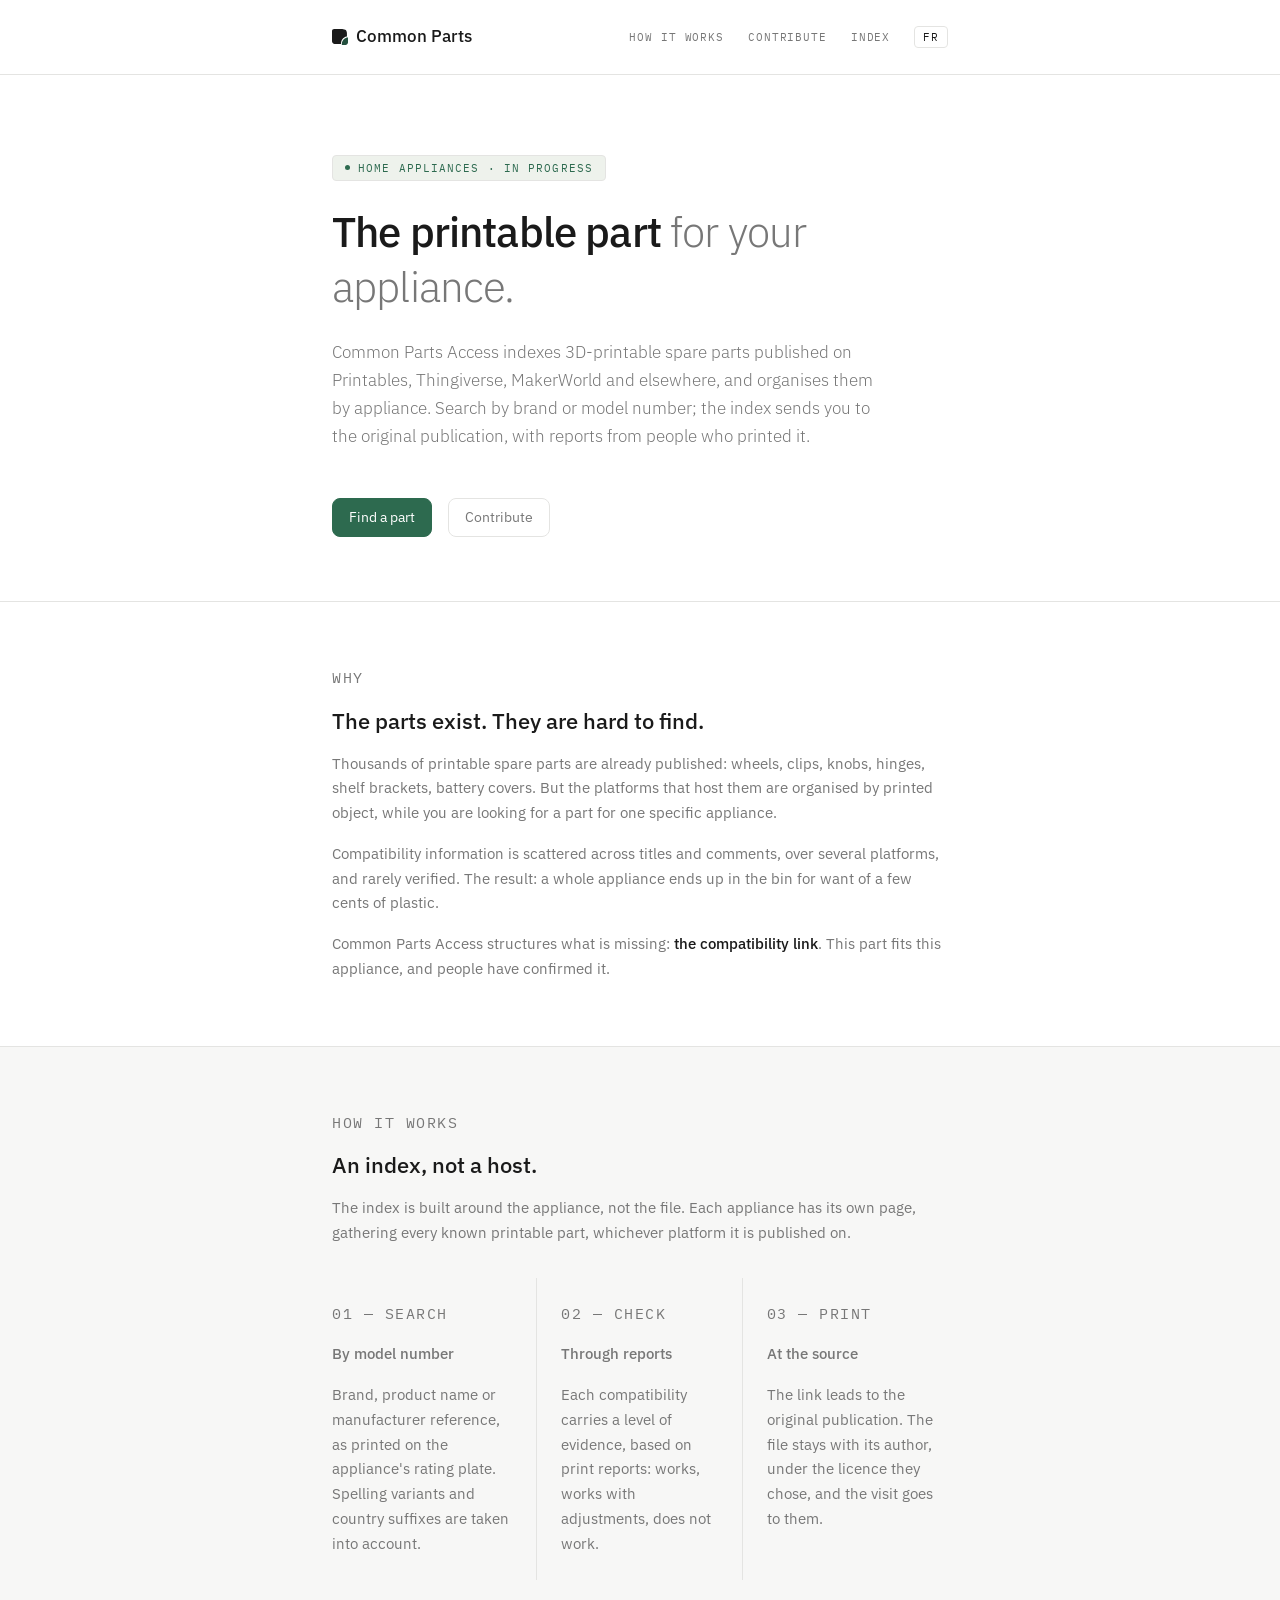
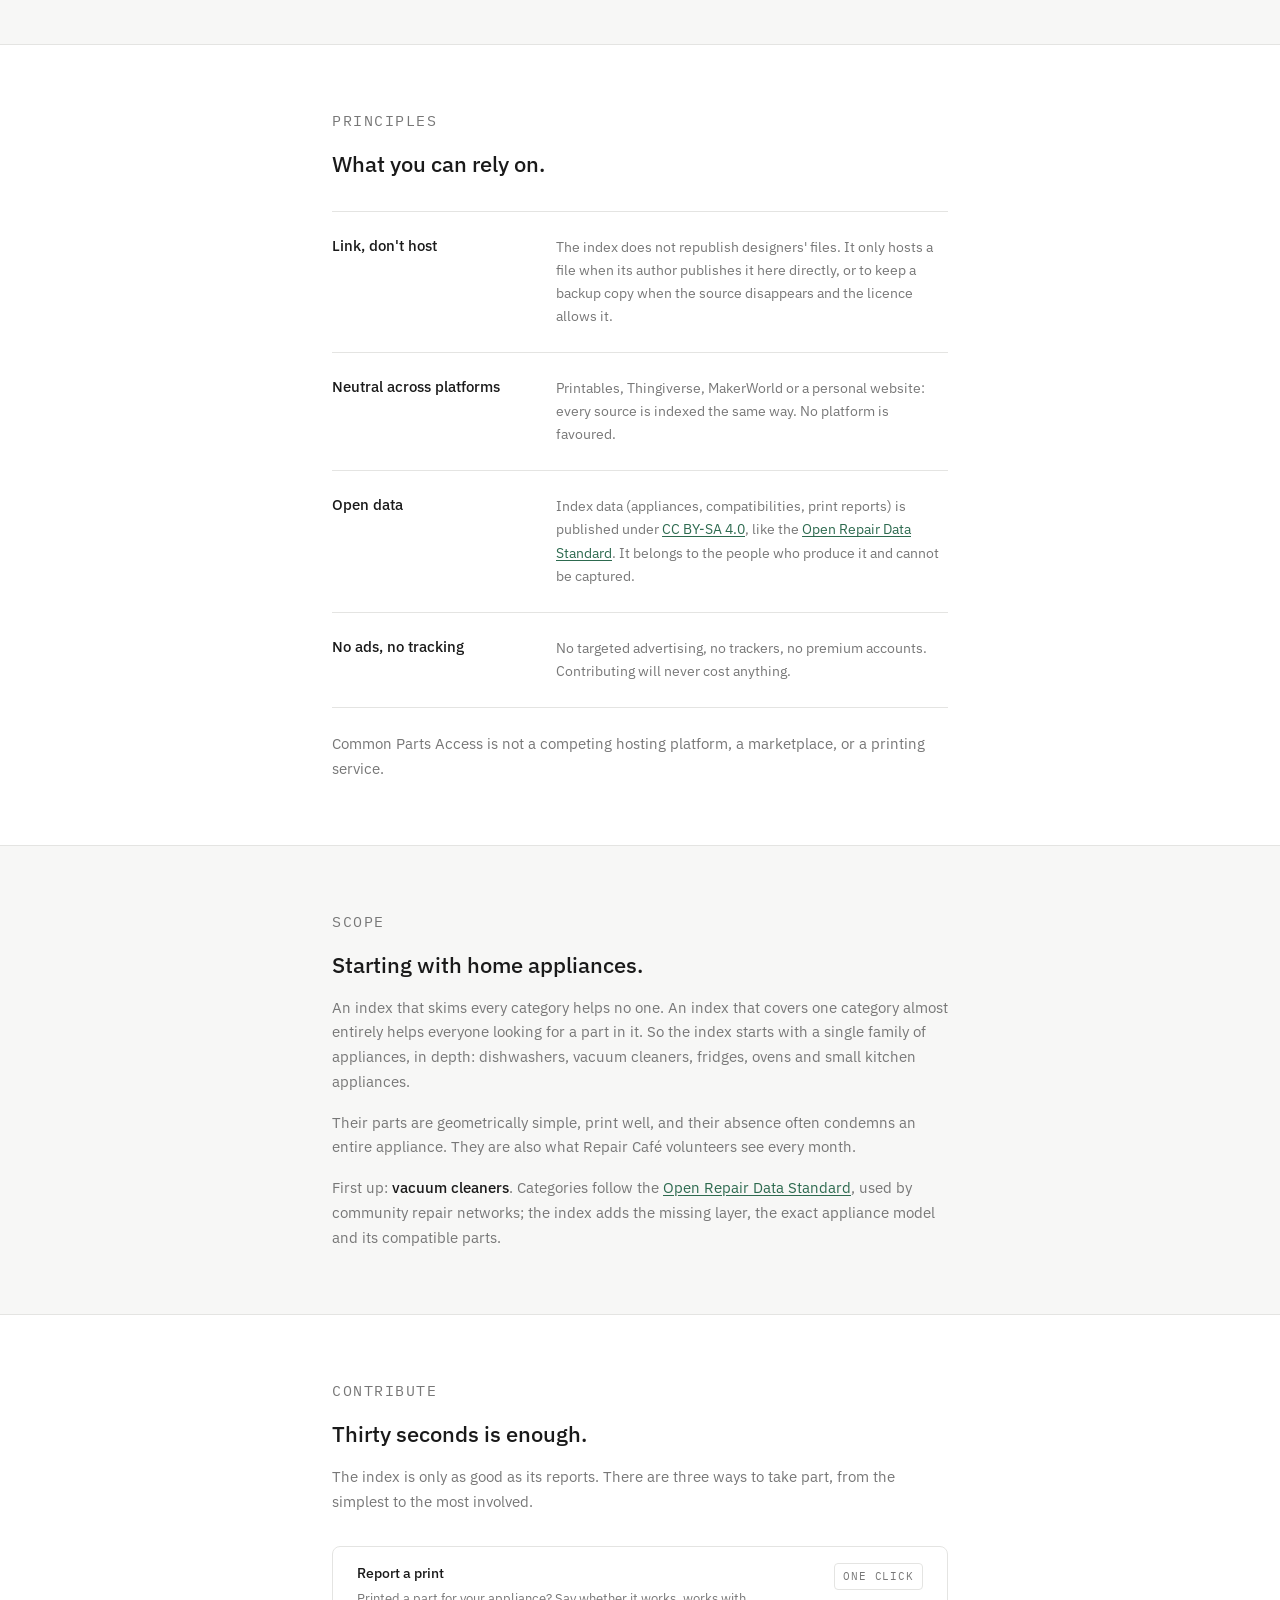
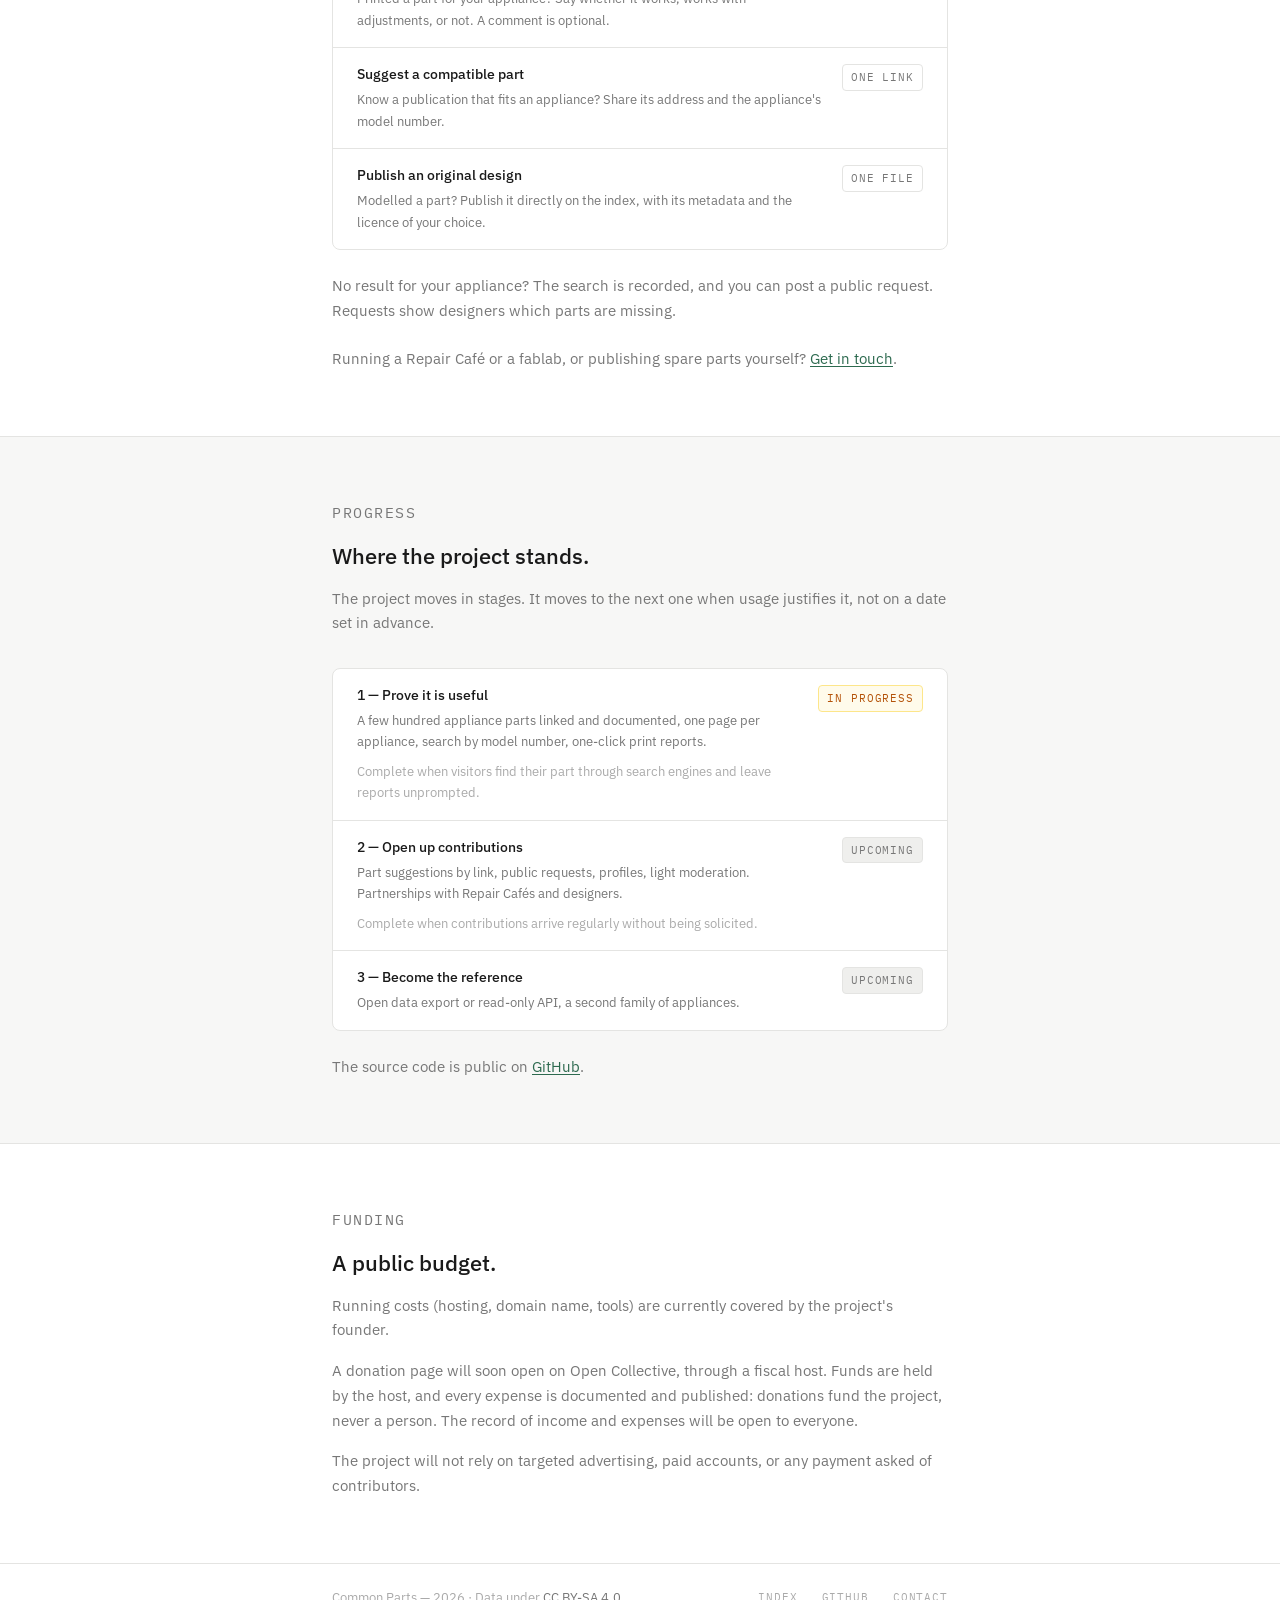
==== en/index.html @ 8175b6d8 "Rewrite site around the community parts index Align commonparts.org with the Common Parts Access ind" ====
<!DOCTYPE html>
<html lang="en">
<head>
  <meta charset="UTF-8" />
  <meta name="viewport" content="width=device-width, initial-scale=1.0" />
  <title>Common Parts — Printable spare parts, organised by appliance</title>
  <meta name="description" content="Common Parts Access indexes 3D-printable spare parts published on Printables, Thingiverse, MakerWorld and elsewhere, and organises them by appliance, with verified print reports." />
  <link rel="canonical" href="https://commonparts.org/en/" />
  <link rel="alternate" hreflang="fr" href="https://commonparts.org/fr/" />
  <link rel="alternate" hreflang="en" href="https://commonparts.org/en/" />
  <link rel="alternate" hreflang="x-default" href="https://commonparts.org/" />
  <meta property="og:type" content="website" />
  <meta property="og:site_name" content="Common Parts" />
  <meta property="og:locale" content="en_GB" />
  <meta property="og:locale:alternate" content="fr_FR" />
  <meta property="og:title" content="Common Parts — Printable spare parts, organised by appliance" />
  <meta property="og:description" content="An open index of 3D-printable spare parts across all platforms, with verified print reports." />
  <meta property="og:url" content="https://commonparts.org/en/" />
  <link rel="icon" type="image/svg+xml" href="../symbol.svg" />
  <link rel="preload" href="../assets/fonts/ibm-plex-sans-latin-400-normal.woff2" as="font" type="font/woff2" crossorigin />
  <link rel="stylesheet" href="../assets/site.css" />
  <script type="application/ld+json">
  {
    "@context": "https://schema.org",
    "@type": "WebSite",
    "name": "Common Parts",
    "url": "https://commonparts.org/en/",
    "inLanguage": "en",
    "description": "Open index of 3D-printable spare parts, organised by appliance."
  }
  </script>
</head>
<body>

  <!-- HEADER -->
  <header>
    <div class="container">
      <a href="./" class="logo">
        <img src="../symbol.svg" width="16" height="16" alt="" />
        Common Parts
      </a>
      <nav aria-label="Main navigation">
        <a href="#how-it-works" class="nav-secondary">How it works</a>
        <a href="#contribute" class="nav-secondary">Contribute</a>
        <a href="https://access.commonparts.org">Index</a>
        <a href="../fr/" hreflang="fr" lang="fr" class="lang-switch" data-lang="fr" title="Version française">FR</a>
      </nav>
    </div>
  </header>

  <main>

    <!-- HERO -->
    <div class="hero">
      <div class="container">
        <div class="hero-eyebrow">
          <span class="status-badge"><span class="status-dot"></span>Home appliances · in progress</span>
        </div>
        <h1>The printable part <em>for your appliance.</em></h1>
        <p class="hero-sub">
          Common Parts Access indexes 3D-printable spare parts published on Printables, Thingiverse, MakerWorld and elsewhere, and organises them by appliance.
          Search by brand or model number; the index sends you to the original publication, with reports from people who printed it.
        </p>
        <div class="hero-actions">
          <a href="https://access.commonparts.org" class="btn-primary">Find a part</a>
          <a href="#contribute" class="btn-secondary">Contribute</a>
        </div>
      </div>
    </div>

    <div class="section-divider"></div>

    <!-- PROBLEM -->
    <section class="prose" id="why">
      <div class="container">
        <p class="section-label">Why</p>
        <h2>The parts exist. They are hard to find.</h2>
        <p>
          Thousands of printable spare parts are already published: wheels, clips, knobs, hinges, shelf brackets, battery covers.
          But the platforms that host them are organised by printed object, while you are looking for a part for one specific appliance.
        </p>
        <p>
          Compatibility information is scattered across titles and comments, over several platforms, and rarely verified.
          The result: a whole appliance ends up in the bin for want of a few cents of plastic.
        </p>
        <p>
          Common Parts Access structures what is missing: <strong>the compatibility link</strong>. This part fits this appliance, and people have confirmed it.
        </p>
      </div>
    </section>

    <div class="section-divider"></div>

    <!-- HOW IT WORKS -->
    <section class="prose alt" id="how-it-works">
      <div class="container">
        <p class="section-label">How it works</p>
        <h2>An index, not a host.</h2>
        <p>
          The index is built around the appliance, not the file. Each appliance has its own page, gathering every known printable part, whichever platform it is published on.
        </p>
        <div class="steps-grid">
          <div class="step-item">
            <p class="step-tag">01 — Search</p>
            <p class="step-name">By model number</p>
            <p class="step-desc">Brand, product name or manufacturer reference, as printed on the appliance's rating plate. Spelling variants and country suffixes are taken into account.</p>
          </div>
          <div class="step-item">
            <p class="step-tag">02 — Check</p>
            <p class="step-name">Through reports</p>
            <p class="step-desc">Each compatibility carries a level of evidence, based on print reports: works, works with adjustments, does not work.</p>
          </div>
          <div class="step-item">
            <p class="step-tag">03 — Print</p>
            <p class="step-name">At the source</p>
            <p class="step-desc">The link leads to the original publication. The file stays with its author, under the licence they chose, and the visit goes to them.</p>
          </div>
        </div>
      </div>
    </section>

    <div class="section-divider"></div>

    <!-- PRINCIPLES -->
    <section class="prose" id="principles">
      <div class="container">
        <p class="section-label">Principles</p>
        <h2>What you can rely on.</h2>
        <ul class="principles">
          <li>
            <span class="principle-name">Link, don't host</span>
            <span class="principle-desc">The index does not republish designers' files. It only hosts a file when its author publishes it here directly, or to keep a backup copy when the source disappears and the licence allows it.</span>
          </li>
          <li>
            <span class="principle-name">Neutral across platforms</span>
            <span class="principle-desc">Printables, Thingiverse, MakerWorld or a personal website: every source is indexed the same way. No platform is favoured.</span>
          </li>
          <li>
            <span class="principle-name">Open data</span>
            <span class="principle-desc">Index data (appliances, compatibilities, print reports) is published under <a href="https://creativecommons.org/licenses/by-sa/4.0/">CC BY-SA 4.0</a>, like the <a href="https://standard.openrepair.org/">Open Repair Data Standard</a>. It belongs to the people who produce it and cannot be captured.</span>
          </li>
          <li>
            <span class="principle-name">No ads, no tracking</span>
            <span class="principle-desc">No targeted advertising, no trackers, no premium accounts. Contributing will never cost anything.</span>
          </li>
        </ul>
        <p class="footnote">
          Common Parts Access is not a competing hosting platform, a marketplace, or a printing service.
        </p>
      </div>
    </section>

    <div class="section-divider"></div>

    <!-- SCOPE -->
    <section class="prose alt" id="scope">
      <div class="container">
        <p class="section-label">Scope</p>
        <h2>Starting with home appliances.</h2>
        <p>
          An index that skims every category helps no one. An index that covers one category almost entirely helps everyone looking for a part in it.
          So the index starts with a single family of appliances, in depth: dishwashers, vacuum cleaners, fridges, ovens and small kitchen appliances.
        </p>
        <p>
          Their parts are geometrically simple, print well, and their absence often condemns an entire appliance. They are also what Repair Café volunteers see every month.
        </p>
        <p>
          First up: <strong>vacuum cleaners</strong>. Categories follow the <a href="https://standard.openrepair.org/">Open Repair Data Standard</a>, used by community repair networks; the index adds the missing layer, the exact appliance model and its compatible parts.
        </p>
      </div>
    </section>

    <div class="section-divider"></div>

    <!-- CONTRIBUTE -->
    <section class="prose" id="contribute">
      <div class="container">
        <p class="section-label">Contribute</p>
        <h2>Thirty seconds is enough.</h2>
        <p>
          The index is only as good as its reports. There are three ways to take part, from the simplest to the most involved.
        </p>
        <div class="status-table">
          <div class="status-row">
            <div>
              <div class="status-row-label">Report a print</div>
              <div class="status-row-sub">Printed a part for your appliance? Say whether it works, works with adjustments, or not. A comment is optional.</div>
            </div>
            <span class="tag tag-neutral">One click</span>
          </div>
          <div class="status-row">
            <div>
              <div class="status-row-label">Suggest a compatible part</div>
              <div class="status-row-sub">Know a publication that fits an appliance? Share its address and the appliance's model number.</div>
            </div>
            <span class="tag tag-neutral">One link</span>
          </div>
          <div class="status-row">
            <div>
              <div class="status-row-label">Publish an original design</div>
              <div class="status-row-sub">Modelled a part? Publish it directly on the index, with its metadata and the licence of your choice.</div>
            </div>
            <span class="tag tag-neutral">One file</span>
          </div>
        </div>
        <p class="footnote">
          No result for your appliance? The search is recorded, and you can post a public request. Requests show designers which parts are missing.
        </p>
        <p class="footnote">
          Running a Repair Café or a fablab, or publishing spare parts yourself? <a href="mailto:contact@commonparts.org?subject=Common%20Parts%20%E2%80%94%20contribution">Get in touch</a>.
        </p>
      </div>
    </section>

    <div class="section-divider"></div>

    <!-- STATUS -->
    <section class="prose alt" id="progress">
      <div class="container">
        <p class="section-label">Progress</p>
        <h2>Where the project stands.</h2>
        <p>
          The project moves in stages. It moves to the next one when usage justifies it, not on a date set in advance.
        </p>
        <div class="status-table">
          <div class="status-row">
            <div>
              <div class="status-row-label">1 — Prove it is useful</div>
              <div class="status-row-sub">A few hundred appliance parts linked and documented, one page per appliance, search by model number, one-click print reports.</div>
              <div class="status-row-signal">Complete when visitors find their part through search engines and leave reports unprompted.</div>
            </div>
            <span class="tag tag-wip">In progress</span>
          </div>
          <div class="status-row">
            <div>
              <div class="status-row-label">2 — Open up contributions</div>
              <div class="status-row-sub">Part suggestions by link, public requests, profiles, light moderation. Partnerships with Repair Cafés and designers.</div>
              <div class="status-row-signal">Complete when contributions arrive regularly without being solicited.</div>
            </div>
            <span class="tag tag-soon">Upcoming</span>
          </div>
          <div class="status-row">
            <div>
              <div class="status-row-label">3 — Become the reference</div>
              <div class="status-row-sub">Open data export or read-only API, a second family of appliances.</div>
            </div>
            <span class="tag tag-soon">Upcoming</span>
          </div>
        </div>
        <p class="footnote">
          The source code is public on <a href="https://github.com/commonparts">GitHub</a>.
        </p>
      </div>
    </section>

    <div class="section-divider"></div>

    <!-- FUNDING -->
    <section class="prose" id="funding">
      <div class="container">
        <p class="section-label">Funding</p>
        <h2>A public budget.</h2>
        <p>
          Running costs (hosting, domain name, tools) are currently covered by the project's founder.
        </p>
        <p>
          A donation page will soon open on Open Collective, through a fiscal host. Funds are held by the host, and every expense is documented and published: donations fund the project, never a person. The record of income and expenses will be open to everyone.
        </p>
        <p>
          The project will not rely on targeted advertising, paid accounts, or any payment asked of contributors.
        </p>
      </div>
    </section>

  </main>

  <!-- FOOTER -->
  <footer>
    <div class="container">
      <span class="footer-brand">Common Parts — 2026 · Data under <a href="https://creativecommons.org/licenses/by-sa/4.0/">CC BY-SA 4.0</a></span>
      <div class="footer-links">
        <a href="https://access.commonparts.org">Index</a>
        <a href="https://github.com/commonparts">GitHub</a>
        <a href="mailto:contact@commonparts.org">Contact</a>
      </div>
    </div>
  </footer>

  <script>
    // Remember an explicit language choice so the root page does not override it.
    document.querySelectorAll('.lang-switch').forEach(function (link) {
      link.addEventListener('click', function () {
        try { localStorage.setItem('cp-lang', link.dataset.lang); } catch (e) {}
      });
    });
  </script>

</body>
</html>
---- assets/site.css ----
/* ─── FONTS (self-hosted, SIL OFL 1.1 — see fonts/OFL.txt) ─── */
@font-face {
  font-family: 'IBM Plex Sans';
  font-style: normal;
  font-weight: 300;
  font-display: swap;
  src: url(fonts/ibm-plex-sans-latin-300-normal.woff2) format('woff2');
}

@font-face {
  font-family: 'IBM Plex Sans';
  font-style: normal;
  font-weight: 400;
  font-display: swap;
  src: url(fonts/ibm-plex-sans-latin-400-normal.woff2) format('woff2');
}

@font-face {
  font-family: 'IBM Plex Sans';
  font-style: normal;
  font-weight: 500;
  font-display: swap;
  src: url(fonts/ibm-plex-sans-latin-500-normal.woff2) format('woff2');
}

@font-face {
  font-family: 'IBM Plex Mono';
  font-style: normal;
  font-weight: 400;
  font-display: swap;
  src: url(fonts/ibm-plex-mono-latin-400-normal.woff2) format('woff2');
}

@font-face {
  font-family: 'IBM Plex Mono';
  font-style: normal;
  font-weight: 500;
  font-display: swap;
  src: url(fonts/ibm-plex-mono-latin-500-normal.woff2) format('woff2');
}

*, *::before, *::after {
  box-sizing: border-box;
  margin: 0;
  padding: 0;
}

:root {
  --color-text-primary: #1A1A1A;
  --color-text-secondary: #777777;
  --color-text-tertiary: #AAAAAA;
  --color-text-disabled: #D0D0CE;
  --color-text-inverse: #FFFFFF;

  --color-background-page: #FFFFFF;
  --color-background-surface: #FFFFFF;
  --color-background-subtle: #F7F7F6;
  --color-background-muted: #EFEFED;
  --color-background-hover: #EFEFED;
  --color-background-disabled: #EFEFED;
  --color-background-accent: #EEF2EC;
  --color-background-accentSubtle: #F4F7F3;

  --color-border-default: #E4E4E2;
  --color-border-subtle: #E4E4E2;
  --color-border-strong: #888888;
  --color-border-focus: #2D6A4F;

  --color-action-primary: #2D6A4F;
  --color-action-primaryHover: #234F3E;
  --color-action-primaryActive: #1B3D30;
  --color-action-disabled: #D0D0CE;

  --color-status-success: #EEF2EC;
  --color-status-successText: #1B3D30;
  --color-status-warning: #FFFBEB;
  --color-status-warningText: #B45309;
  --color-status-warningBorder: #FDE68A;

  --spacing-3xs: 4px;
  --spacing-2xs: 8px;
  --spacing-xs: 12px;
  --spacing-sm: 16px;
  --spacing-md: 24px;
  --spacing-lg: 32px;
  --spacing-xl: 48px;
  --spacing-2xl: 64px;
  --spacing-3xl: 80px;

  --radius-sm: 4px;
  --radius-md: 6px;
  --radius-lg: 8px;

  --motion-duration-fast: 100ms;
  --motion-duration-medium: 150ms;
  --motion-duration-slow: 200ms;
  --motion-easing-standard: cubic-bezier(0.4, 0, 0.2, 1);
  --motion-easing-out: cubic-bezier(0, 0, 0.2, 1);

  --typography-font-body: 'IBM Plex Sans', -apple-system, BlinkMacSystemFont, 'Segoe UI', sans-serif;
  --typography-font-heading: 'IBM Plex Sans', -apple-system, BlinkMacSystemFont, 'Segoe UI', sans-serif;
  --typography-font-mono: 'IBM Plex Mono', 'SFMono-Regular', 'Consolas', monospace;

  --typography-size-micro: 11px;
  --typography-size-caption: 13px;
  --typography-size-body: 14px;
  --typography-size-bodyLg: 15px;
  --typography-size-subtitle: 17px;
  --typography-size-headingSm: 22px;
  --typography-size-headingMd: 28px;
  --typography-size-display: 42px;

  --typography-weight-light: 300;
  --typography-weight-regular: 400;
  --typography-weight-medium: 500;
  --typography-lineHeight-snug: 1.3;
  --typography-lineHeight-normal: 1.5;
  --typography-lineHeight-relaxed: 1.65;
  --typography-letterSpacing-tight: -0.02em;
  --typography-letterSpacing-mono: 0.08em;
  --typography-letterSpacing-caps: 0.1em;

  --bg: var(--color-background-page);
  --bg-alt: var(--color-background-subtle);
  --border: var(--color-border-default);
  --text-1: var(--color-text-primary);
  --text-2: var(--color-text-secondary);
  --text-3: var(--color-text-tertiary);
  --accent: var(--color-action-primary);
  --accent-dim: var(--color-background-accent);
  --mono: var(--typography-font-mono);
  --serif: var(--typography-font-heading);
  --sans: var(--typography-font-body);
}

html {
  background: var(--bg);
  color: var(--text-1);
  font-family: var(--sans);
  font-size: var(--typography-size-body);
  line-height: var(--typography-lineHeight-normal);
  -webkit-font-smoothing: antialiased;
  scroll-behavior: smooth;
}

body {
  min-height: 100vh;
  display: flex;
  flex-direction: column;
  background: var(--bg);
}

a {
  color: var(--accent);
  text-underline-offset: 2px;
}

a:hover {
  color: var(--color-action-primaryHover);
}

a:focus-visible {
  outline: none;
  box-shadow: 0 0 0 2px var(--color-border-focus);
  border-radius: var(--radius-sm);
}

/* ─── LAYOUT ─── */
.container {
  width: 100%;
  max-width: 680px;
  margin: 0 auto;
  padding: 0 var(--spacing-lg);
}

/* ─── HEADER ─── */
header {
  border-bottom: 1px solid var(--border);
  padding: var(--spacing-md) 0;
  animation: fadeDown 0.5s ease both;
}

header .container {
  display: flex;
  align-items: center;
  justify-content: space-between;
  gap: 16px;
}

.logo {
  display: inline-flex;
  align-items: center;
  gap: var(--spacing-2xs);
  font-family: var(--sans);
  font-size: var(--typography-size-subtitle);
  font-weight: var(--typography-weight-medium);
  letter-spacing: 0;
  color: var(--text-1);
  text-decoration: none;
}

.logo:hover {
  color: var(--text-1);
}

nav {
  display: flex;
  align-items: center;
  gap: 24px;
}

nav a {
  font-family: var(--mono);
  font-size: var(--typography-size-micro);
  text-transform: uppercase;
  letter-spacing: var(--typography-letterSpacing-mono);
  color: var(--text-2);
  text-decoration: none;
  transition: color var(--motion-duration-medium) var(--motion-easing-standard);
}

nav a:hover {
  color: var(--text-1);
}

nav a.lang-switch {
  color: var(--text-1);
  border: 1px solid var(--border);
  border-radius: var(--radius-sm);
  padding: 2px var(--spacing-2xs);
}

nav a.lang-switch:hover {
  border-color: var(--color-border-strong);
}

/* ─── STATUS BADGE ─── */
.status-badge {
  display: inline-flex;
  align-items: center;
  gap: var(--spacing-2xs);
  font-family: var(--mono);
  font-size: var(--typography-size-micro);
  text-transform: uppercase;
  letter-spacing: var(--typography-letterSpacing-caps);
  color: var(--accent);
  background: var(--accent-dim);
  border: 1px solid var(--color-border-default);
  padding: var(--spacing-3xs) var(--spacing-xs);
  border-radius: var(--radius-sm);
}

.status-dot {
  width: 5px;
  height: 5px;
  border-radius: 50%;
  background: var(--accent);
  animation: pulse 2.5s ease-in-out infinite;
}

/* ─── HERO ─── */
.hero {
  padding: var(--spacing-3xl) 0 var(--spacing-2xl);
  animation: fadeUp 0.6s ease 0.1s both;
}

.hero-eyebrow {
  margin-bottom: var(--spacing-md);
}

.hero h1 {
  font-family: var(--sans);
  font-size: clamp(var(--typography-size-headingMd), 5vw, var(--typography-size-display));
  font-weight: var(--typography-weight-medium);
  line-height: var(--typography-lineHeight-snug);
  letter-spacing: var(--typography-letterSpacing-tight);
  color: var(--text-1);
  max-width: 620px;
  margin-bottom: var(--spacing-md);
}

.hero h1 em {
  font-style: normal;
  font-weight: var(--typography-weight-light);
  color: var(--text-2);
}

.hero-sub {
  font-size: var(--typography-size-subtitle);
  font-weight: var(--typography-weight-light);
  color: var(--text-2);
  max-width: 560px;
  line-height: var(--typography-lineHeight-relaxed);
  margin-bottom: var(--spacing-xl);
}

.hero-actions {
  display: flex;
  gap: var(--spacing-sm);
  flex-wrap: wrap;
  align-items: center;
}

.btn-primary {
  font-family: var(--sans);
  font-size: var(--typography-size-body);
  text-transform: none;
  letter-spacing: 0;
  color: var(--color-text-inverse);
  background: var(--accent);
  border: 1px solid var(--accent);
  padding: var(--spacing-2xs) var(--spacing-sm);
  text-decoration: none;
  border-radius: var(--radius-lg);
  transition: background-color var(--motion-duration-medium) var(--motion-easing-standard);
}

.btn-primary:hover {
  color: var(--color-text-inverse);
  background: var(--color-action-primaryHover);
  border-color: var(--color-action-primaryHover);
}

.btn-primary:focus-visible {
  outline: none;
  box-shadow: 0 0 0 2px var(--color-border-focus);
}

.btn-secondary {
  font-family: var(--sans);
  font-size: var(--typography-size-body);
  text-transform: none;
  letter-spacing: 0;
  color: var(--text-2);
  background: transparent;
  border: 1px solid var(--border);
  padding: var(--spacing-2xs) var(--spacing-sm);
  text-decoration: none;
  border-radius: var(--radius-lg);
  transition:
    border-color var(--motion-duration-medium) var(--motion-easing-standard),
    color var(--motion-duration-medium) var(--motion-easing-standard),
    background-color var(--motion-duration-medium) var(--motion-easing-standard);
}

.btn-secondary:hover {
  border-color: var(--color-border-strong);
  color: var(--text-1);
  background: var(--color-background-hover);
}

.btn-secondary:focus-visible {
  outline: none;
  box-shadow: 0 0 0 2px var(--color-border-focus);
}

/* ─── DIVIDER ─── */
.section-divider {
  width: 100%;
  height: 1px;
  background: var(--border);
}

/* ─── SECTION BASE ─── */
section {
  padding: var(--spacing-2xl) 0;
  animation: fadeUp 0.6s ease 0.2s both;
  scroll-margin-top: var(--spacing-md);
}

section.alt {
  background: var(--bg-alt);
}

.section-label {
  font-family: var(--mono);
  font-size: var(--typography-size-micro);
  text-transform: uppercase;
  letter-spacing: var(--typography-letterSpacing-caps);
  color: var(--text-3);
  margin-bottom: var(--spacing-md);
}

.prose h2 {
  font-family: var(--sans);
  font-size: var(--typography-size-headingSm);
  font-weight: var(--typography-weight-medium);
  line-height: var(--typography-lineHeight-snug);
  color: var(--text-1);
  margin-bottom: var(--spacing-sm);
}

.prose p {
  font-size: var(--typography-size-bodyLg);
  color: var(--text-2);
  line-height: var(--typography-lineHeight-relaxed);
  margin-bottom: var(--spacing-sm);
  max-width: 640px;
}

.prose p:last-child {
  margin-bottom: 0;
}

.prose strong {
  font-weight: var(--typography-weight-medium);
  color: var(--text-1);
}

/* ─── STEPS (three-column grid) ─── */
.steps-grid {
  display: grid;
  grid-template-columns: repeat(auto-fit, minmax(180px, 1fr));
  gap: 0;
  margin-top: var(--spacing-lg);
}

.step-item {
  padding: var(--spacing-md) 0;
  border-right: 1px solid var(--border);
}

.step-item:last-child {
  border-right: none;
}

.step-item + .step-item {
  padding-left: var(--spacing-md);
}

.step-item:not(:last-child) {
  padding-right: var(--spacing-md);
}

.step-tag {
  font-family: var(--mono);
  font-size: var(--typography-size-micro);
  text-transform: uppercase;
  letter-spacing: var(--typography-letterSpacing-caps);
  color: var(--text-3);
  margin-bottom: var(--spacing-2xs);
}

.step-name {
  font-family: var(--sans);
  font-size: var(--typography-size-subtitle);
  font-weight: var(--typography-weight-medium);
  color: var(--text-1);
  margin-bottom: var(--spacing-2xs);
}

.step-desc {
  font-size: var(--typography-size-body);
  color: var(--text-2);
  line-height: var(--typography-lineHeight-relaxed);
}

/* ─── PRINCIPLES LIST ─── */
.principles {
  list-style: none;
  margin-top: var(--spacing-lg);
  border-top: 1px solid var(--border);
}

.principles li {
  display: grid;
  grid-template-columns: 200px 1fr;
  gap: var(--spacing-md);
  padding: var(--spacing-md) 0;
  border-bottom: 1px solid var(--border);
}

.principle-name {
  font-weight: var(--typography-weight-medium);
  color: var(--text-1);
  font-size: var(--typography-size-bodyLg);
  line-height: var(--typography-lineHeight-snug);
}

.principle-desc {
  color: var(--text-2);
  font-size: var(--typography-size-body);
  line-height: var(--typography-lineHeight-relaxed);
}

/* ─── STATUS TABLE ─── */
.status-table {
  width: 100%;
  border: 1px solid var(--border);
  border-radius: var(--radius-lg);
  overflow: hidden;
  font-size: var(--typography-size-body);
  margin-top: var(--spacing-lg);
  background: var(--color-background-surface);
}

.status-row {
  display: grid;
  grid-template-columns: 1fr auto;
  align-items: start;
  padding: var(--spacing-sm) var(--spacing-md);
  border-bottom: 1px solid var(--border);
  gap: var(--spacing-sm);
}

.status-row:last-child {
  border-bottom: none;
}

.status-row-label {
  color: var(--text-1);
  font-weight: var(--typography-weight-medium);
}

.status-row-sub {
  font-size: var(--typography-size-caption);
  color: var(--text-2);
  margin-top: var(--spacing-3xs);
  line-height: var(--typography-lineHeight-relaxed);
}

.status-row-signal {
  font-size: var(--typography-size-caption);
  color: var(--text-3);
  margin-top: var(--spacing-2xs);
  line-height: var(--typography-lineHeight-relaxed);
}

.tag {
  font-family: var(--mono);
  font-size: var(--typography-size-micro);
  text-transform: uppercase;
  letter-spacing: var(--typography-letterSpacing-mono);
  padding: var(--spacing-3xs) var(--spacing-2xs);
  border-radius: var(--radius-sm);
  white-space: nowrap;
}

.tag-live   { background: var(--color-status-success); color: var(--color-status-successText); border: 1px solid var(--color-border-default); }
.tag-wip    { background: var(--color-status-warning); color: var(--color-status-warningText); border: 1px solid var(--color-status-warningBorder); }
.tag-soon   { background: var(--color-background-muted); color: var(--text-2); border: 1px solid var(--border); }
.tag-neutral { background: var(--color-background-surface); color: var(--text-2); border: 1px solid var(--border); }

/* ─── FOOTNOTE ─── */
.footnote {
  margin-top: var(--spacing-md);
  font-size: var(--typography-size-caption);
  color: var(--text-2);
  line-height: var(--typography-lineHeight-relaxed);
  max-width: 560px;
}

/* ─── FOOTER ─── */
footer {
  margin-top: auto;
  border-top: 1px solid var(--border);
  padding: var(--spacing-md) 0;
}

footer .container {
  display: flex;
  align-items: center;
  justify-content: space-between;
  flex-wrap: wrap;
  gap: var(--spacing-xs);
}

.footer-brand {
  font-family: var(--serif);
  font-size: var(--typography-size-caption);
  color: var(--text-3);
}

.footer-brand a {
  color: var(--text-2);
}

.footer-links {
  display: flex;
  gap: var(--spacing-md);
  flex-wrap: wrap;
}

.footer-links a {
  font-family: var(--mono);
  font-size: var(--typography-size-micro);
  text-transform: uppercase;
  letter-spacing: var(--typography-letterSpacing-mono);
  color: var(--text-3);
  text-decoration: none;
  transition: color var(--motion-duration-medium) var(--motion-easing-standard);
}

.footer-links a:hover {
  color: var(--text-1);
}

/* ─── LANGUAGE CHOOSER (root page) ─── */
.lang-choice {
  display: flex;
  gap: var(--spacing-sm);
  flex-wrap: wrap;
  margin-top: var(--spacing-lg);
}

/* ─── ANIMATIONS ─── */
@keyframes fadeDown {
  from { opacity: 0; transform: translateY(-8px); }
  to   { opacity: 1; transform: translateY(0); }
}

@keyframes fadeUp {
  from { opacity: 0; transform: translateY(12px); }
  to   { opacity: 1; transform: translateY(0); }
}

@keyframes pulse {
  0%, 100% { opacity: 1; }
  50%       { opacity: 0.35; }
}

@media (prefers-reduced-motion: reduce) {
  *, *::before, *::after {
    animation: none !important;
    transition: none !important;
  }
  html { scroll-behavior: auto; }
}

/* ─── RESPONSIVE ─── */
@media (max-width: 600px) {
  .container { padding: 0 var(--spacing-sm); }
  nav { gap: var(--spacing-sm); }
  nav a.nav-secondary { display: none; }
  .hero { padding: var(--spacing-xl) 0 var(--spacing-lg); }
  section { padding: var(--spacing-xl) 0; }
  .steps-grid { grid-template-columns: 1fr; }
  .step-item { border-right: none; border-bottom: 1px solid var(--border); padding-right: 0; }
  .step-item:not(:last-child) { padding-right: 0; }
  .step-item:last-child { border-bottom: none; }
  .step-item + .step-item { padding-left: 0; }
  .principles li { grid-template-columns: 1fr; gap: var(--spacing-2xs); }
  .status-row { grid-template-columns: 1fr; padding: var(--spacing-sm); }
  .status-row .tag { justify-self: start; grid-row: 1; }
}
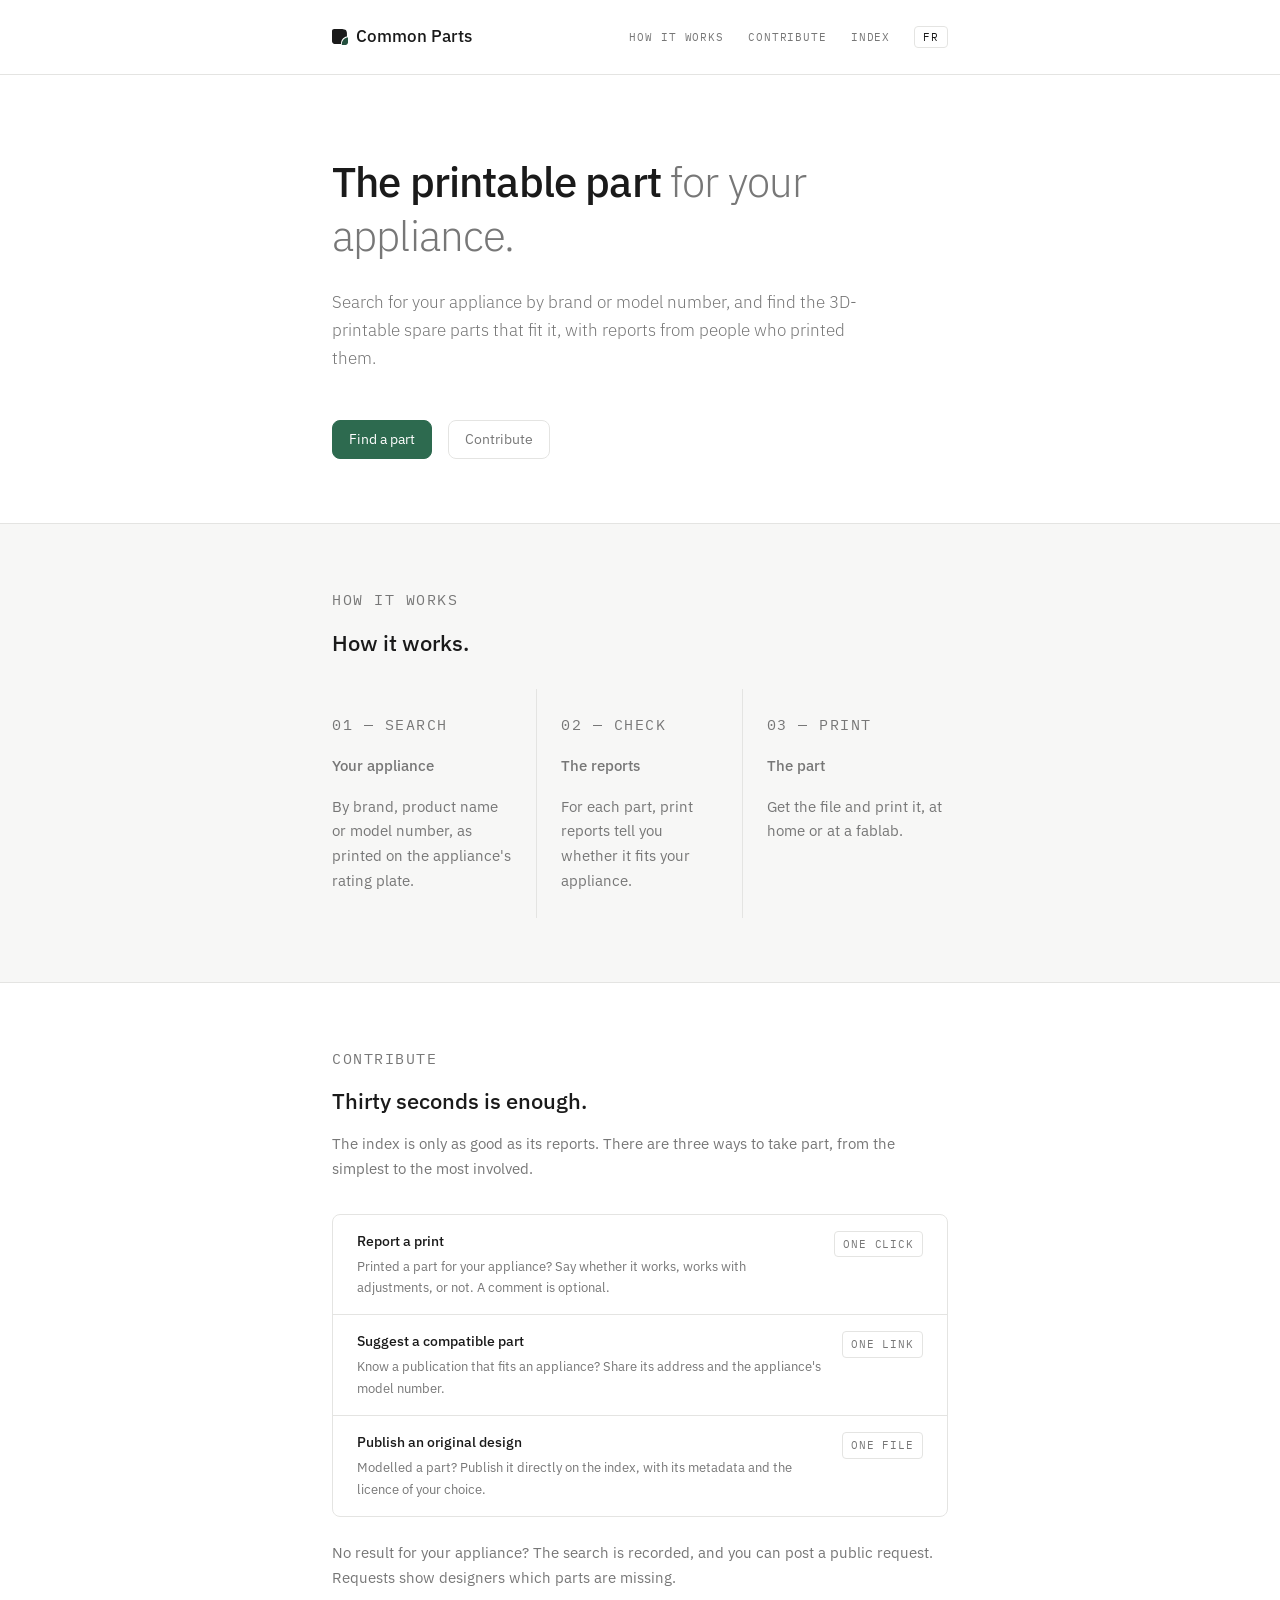
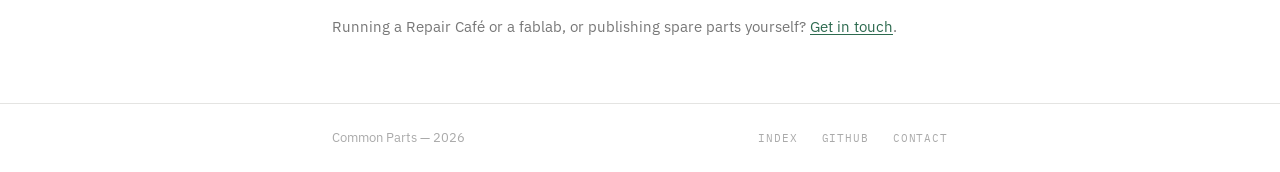
==== commit 18b2560d: "Trim site to what visitors need Keep the hero, a short how-it-works and the contribute section. Remo" ====
--- a/en/index.html
+++ b/en/index.html
@@ -4,7 +4,7 @@
   <meta charset="UTF-8" />
   <meta name="viewport" content="width=device-width, initial-scale=1.0" />
   <title>Common Parts — Printable spare parts, organised by appliance</title>
-  <meta name="description" content="Common Parts Access indexes 3D-printable spare parts published on Printables, Thingiverse, MakerWorld and elsewhere, and organises them by appliance, with verified print reports." />
+  <meta name="description" content="Search for your appliance by brand or model number and find the 3D-printable spare parts that fit it, with reports from people who printed them." />
   <link rel="canonical" href="https://commonparts.org/en/" />
   <link rel="alternate" hreflang="fr" href="https://commonparts.org/fr/" />
   <link rel="alternate" hreflang="en" href="https://commonparts.org/en/" />
@@ -14,7 +14,7 @@
   <meta property="og:locale" content="en_GB" />
   <meta property="og:locale:alternate" content="fr_FR" />
   <meta property="og:title" content="Common Parts — Printable spare parts, organised by appliance" />
-  <meta property="og:description" content="An open index of 3D-printable spare parts across all platforms, with verified print reports." />
+  <meta property="og:description" content="3D-printable spare parts, organised by appliance." />
   <meta property="og:url" content="https://commonparts.org/en/" />
   <link rel="icon" type="image/svg+xml" href="../symbol.svg" />
   <link rel="preload" href="../assets/fonts/ibm-plex-sans-latin-400-normal.woff2" as="font" type="font/woff2" crossorigin />
@@ -26,7 +26,7 @@
     "name": "Common Parts",
     "url": "https://commonparts.org/en/",
     "inLanguage": "en",
-    "description": "Open index of 3D-printable spare parts, organised by appliance."
+    "description": "3D-printable spare parts, organised by appliance."
   }
   </script>
 </head>
@@ -53,13 +53,9 @@
     <!-- HERO -->
     <div class="hero">
       <div class="container">
-        <div class="hero-eyebrow">
-          <span class="status-badge"><span class="status-dot"></span>Home appliances · in progress</span>
-        </div>
         <h1>The printable part <em>for your appliance.</em></h1>
         <p class="hero-sub">
-          Common Parts Access indexes 3D-printable spare parts published on Printables, Thingiverse, MakerWorld and elsewhere, and organises them by appliance.
-          Search by brand or model number; the index sends you to the original publication, with reports from people who printed it.
+          Search for your appliance by brand or model number, and find the 3D-printable spare parts that fit it, with reports from people who printed them.
         </p>
         <div class="hero-actions">
           <a href="https://access.commonparts.org" class="btn-primary">Find a part</a>
@@ -70,103 +66,28 @@
 
     <div class="section-divider"></div>
 
-    <!-- PROBLEM -->
-    <section class="prose" id="why">
-      <div class="container">
-        <p class="section-label">Why</p>
-        <h2>The parts exist. They are hard to find.</h2>
-        <p>
-          Thousands of printable spare parts are already published: wheels, clips, knobs, hinges, shelf brackets, battery covers.
-          But the platforms that host them are organised by printed object, while you are looking for a part for one specific appliance.
-        </p>
-        <p>
-          Compatibility information is scattered across titles and comments, over several platforms, and rarely verified.
-          The result: a whole appliance ends up in the bin for want of a few cents of plastic.
-        </p>
-        <p>
-          Common Parts Access structures what is missing: <strong>the compatibility link</strong>. This part fits this appliance, and people have confirmed it.
-        </p>
-      </div>
-    </section>
-
-    <div class="section-divider"></div>
-
     <!-- HOW IT WORKS -->
     <section class="prose alt" id="how-it-works">
       <div class="container">
         <p class="section-label">How it works</p>
-        <h2>An index, not a host.</h2>
-        <p>
-          The index is built around the appliance, not the file. Each appliance has its own page, gathering every known printable part, whichever platform it is published on.
-        </p>
+        <h2>How it works.</h2>
         <div class="steps-grid">
           <div class="step-item">
             <p class="step-tag">01 — Search</p>
-            <p class="step-name">By model number</p>
-            <p class="step-desc">Brand, product name or manufacturer reference, as printed on the appliance's rating plate. Spelling variants and country suffixes are taken into account.</p>
+            <p class="step-name">Your appliance</p>
+            <p class="step-desc">By brand, product name or model number, as printed on the appliance's rating plate.</p>
           </div>
           <div class="step-item">
             <p class="step-tag">02 — Check</p>
-            <p class="step-name">Through reports</p>
-            <p class="step-desc">Each compatibility carries a level of evidence, based on print reports: works, works with adjustments, does not work.</p>
+            <p class="step-name">The reports</p>
+            <p class="step-desc">For each part, print reports tell you whether it fits your appliance.</p>
           </div>
           <div class="step-item">
             <p class="step-tag">03 — Print</p>
-            <p class="step-name">At the source</p>
-            <p class="step-desc">The link leads to the original publication. The file stays with its author, under the licence they chose, and the visit goes to them.</p>
+            <p class="step-name">The part</p>
+            <p class="step-desc">Get the file and print it, at home or at a fablab.</p>
           </div>
         </div>
-      </div>
-    </section>
-
-    <div class="section-divider"></div>
-
-    <!-- PRINCIPLES -->
-    <section class="prose" id="principles">
-      <div class="container">
-        <p class="section-label">Principles</p>
-        <h2>What you can rely on.</h2>
-        <ul class="principles">
-          <li>
-            <span class="principle-name">Link, don't host</span>
-            <span class="principle-desc">The index does not republish designers' files. It only hosts a file when its author publishes it here directly, or to keep a backup copy when the source disappears and the licence allows it.</span>
-          </li>
-          <li>
-            <span class="principle-name">Neutral across platforms</span>
-            <span class="principle-desc">Printables, Thingiverse, MakerWorld or a personal website: every source is indexed the same way. No platform is favoured.</span>
-          </li>
-          <li>
-            <span class="principle-name">Open data</span>
-            <span class="principle-desc">Index data (appliances, compatibilities, print reports) is published under <a href="https://creativecommons.org/licenses/by-sa/4.0/">CC BY-SA 4.0</a>, like the <a href="https://standard.openrepair.org/">Open Repair Data Standard</a>. It belongs to the people who produce it and cannot be captured.</span>
-          </li>
-          <li>
-            <span class="principle-name">No ads, no tracking</span>
-            <span class="principle-desc">No targeted advertising, no trackers, no premium accounts. Contributing will never cost anything.</span>
-          </li>
-        </ul>
-        <p class="footnote">
-          Common Parts Access is not a competing hosting platform, a marketplace, or a printing service.
-        </p>
-      </div>
-    </section>
-
-    <div class="section-divider"></div>
-
-    <!-- SCOPE -->
-    <section class="prose alt" id="scope">
-      <div class="container">
-        <p class="section-label">Scope</p>
-        <h2>Starting with home appliances.</h2>
-        <p>
-          An index that skims every category helps no one. An index that covers one category almost entirely helps everyone looking for a part in it.
-          So the index starts with a single family of appliances, in depth: dishwashers, vacuum cleaners, fridges, ovens and small kitchen appliances.
-        </p>
-        <p>
-          Their parts are geometrically simple, print well, and their absence often condemns an entire appliance. They are also what Repair Café volunteers see every month.
-        </p>
-        <p>
-          First up: <strong>vacuum cleaners</strong>. Categories follow the <a href="https://standard.openrepair.org/">Open Repair Data Standard</a>, used by community repair networks; the index adds the missing layer, the exact appliance model and its compatible parts.
-        </p>
       </div>
     </section>
 
@@ -212,72 +133,12 @@
       </div>
     </section>
 
-    <div class="section-divider"></div>
-
-    <!-- STATUS -->
-    <section class="prose alt" id="progress">
-      <div class="container">
-        <p class="section-label">Progress</p>
-        <h2>Where the project stands.</h2>
-        <p>
-          The project moves in stages. It moves to the next one when usage justifies it, not on a date set in advance.
-        </p>
-        <div class="status-table">
-          <div class="status-row">
-            <div>
-              <div class="status-row-label">1 — Prove it is useful</div>
-              <div class="status-row-sub">A few hundred appliance parts linked and documented, one page per appliance, search by model number, one-click print reports.</div>
-              <div class="status-row-signal">Complete when visitors find their part through search engines and leave reports unprompted.</div>
-            </div>
-            <span class="tag tag-wip">In progress</span>
-          </div>
-          <div class="status-row">
-            <div>
-              <div class="status-row-label">2 — Open up contributions</div>
-              <div class="status-row-sub">Part suggestions by link, public requests, profiles, light moderation. Partnerships with Repair Cafés and designers.</div>
-              <div class="status-row-signal">Complete when contributions arrive regularly without being solicited.</div>
-            </div>
-            <span class="tag tag-soon">Upcoming</span>
-          </div>
-          <div class="status-row">
-            <div>
-              <div class="status-row-label">3 — Become the reference</div>
-              <div class="status-row-sub">Open data export or read-only API, a second family of appliances.</div>
-            </div>
-            <span class="tag tag-soon">Upcoming</span>
-          </div>
-        </div>
-        <p class="footnote">
-          The source code is public on <a href="https://github.com/commonparts">GitHub</a>.
-        </p>
-      </div>
-    </section>
-
-    <div class="section-divider"></div>
-
-    <!-- FUNDING -->
-    <section class="prose" id="funding">
-      <div class="container">
-        <p class="section-label">Funding</p>
-        <h2>A public budget.</h2>
-        <p>
-          Running costs (hosting, domain name, tools) are currently covered by the project's founder.
-        </p>
-        <p>
-          A donation page will soon open on Open Collective, through a fiscal host. Funds are held by the host, and every expense is documented and published: donations fund the project, never a person. The record of income and expenses will be open to everyone.
-        </p>
-        <p>
-          The project will not rely on targeted advertising, paid accounts, or any payment asked of contributors.
-        </p>
-      </div>
-    </section>
-
   </main>
 
   <!-- FOOTER -->
   <footer>
     <div class="container">
-      <span class="footer-brand">Common Parts — 2026 · Data under <a href="https://creativecommons.org/licenses/by-sa/4.0/">CC BY-SA 4.0</a></span>
+      <span class="footer-brand">Common Parts — 2026</span>
       <div class="footer-links">
         <a href="https://access.commonparts.org">Index</a>
         <a href="https://github.com/commonparts">GitHub</a>
--- a/assets/site.css
+++ b/assets/site.css
@@ -455,34 +455,6 @@
   line-height: var(--typography-lineHeight-relaxed);
 }
 
-/* ─── PRINCIPLES LIST ─── */
-.principles {
-  list-style: none;
-  margin-top: var(--spacing-lg);
-  border-top: 1px solid var(--border);
-}
-
-.principles li {
-  display: grid;
-  grid-template-columns: 200px 1fr;
-  gap: var(--spacing-md);
-  padding: var(--spacing-md) 0;
-  border-bottom: 1px solid var(--border);
-}
-
-.principle-name {
-  font-weight: var(--typography-weight-medium);
-  color: var(--text-1);
-  font-size: var(--typography-size-bodyLg);
-  line-height: var(--typography-lineHeight-snug);
-}
-
-.principle-desc {
-  color: var(--text-2);
-  font-size: var(--typography-size-body);
-  line-height: var(--typography-lineHeight-relaxed);
-}
-
 /* ─── STATUS TABLE ─── */
 .status-table {
   width: 100%;
@@ -516,13 +488,6 @@
   font-size: var(--typography-size-caption);
   color: var(--text-2);
   margin-top: var(--spacing-3xs);
-  line-height: var(--typography-lineHeight-relaxed);
-}
-
-.status-row-signal {
-  font-size: var(--typography-size-caption);
-  color: var(--text-3);
-  margin-top: var(--spacing-2xs);
   line-height: var(--typography-lineHeight-relaxed);
 }
 
@@ -639,7 +604,6 @@
   .step-item:not(:last-child) { padding-right: 0; }
   .step-item:last-child { border-bottom: none; }
   .step-item + .step-item { padding-left: 0; }
-  .principles li { grid-template-columns: 1fr; gap: var(--spacing-2xs); }
   .status-row { grid-template-columns: 1fr; padding: var(--spacing-sm); }
   .status-row .tag { justify-self: start; grid-row: 1; }
 }
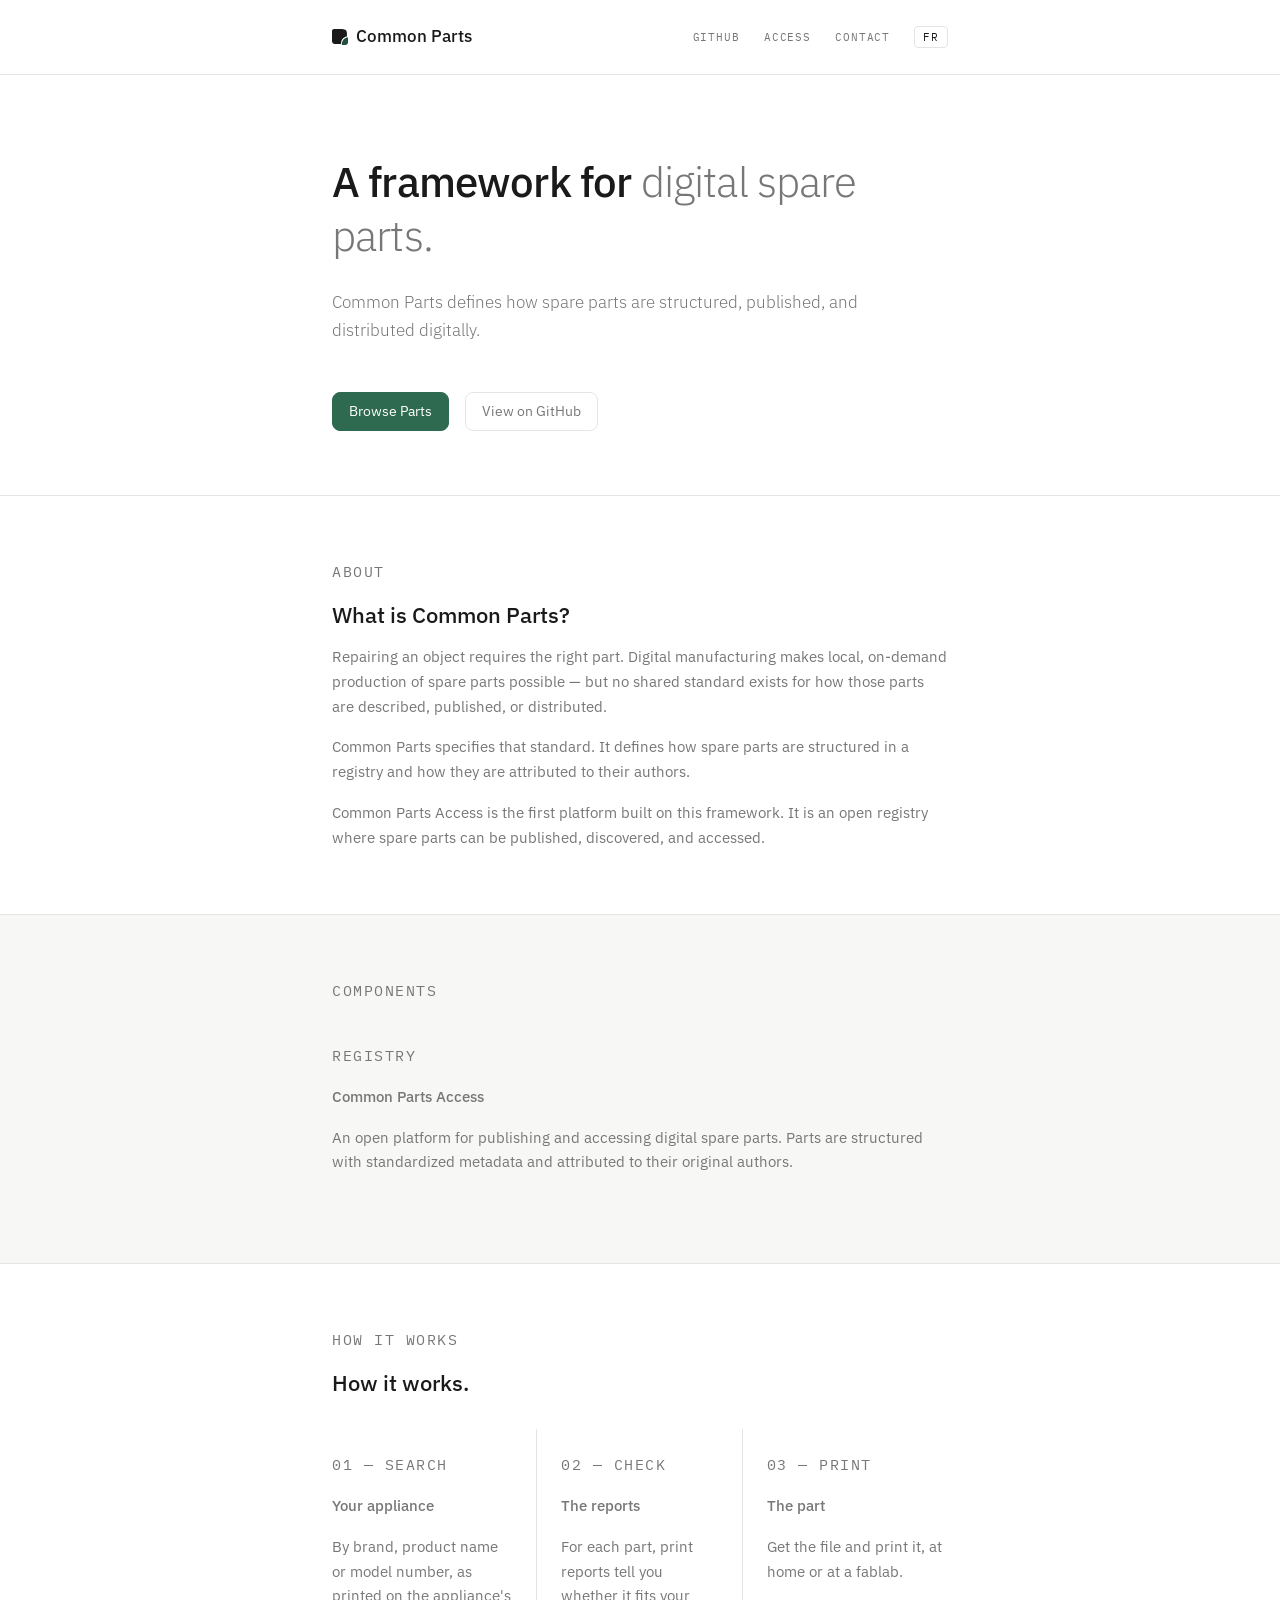
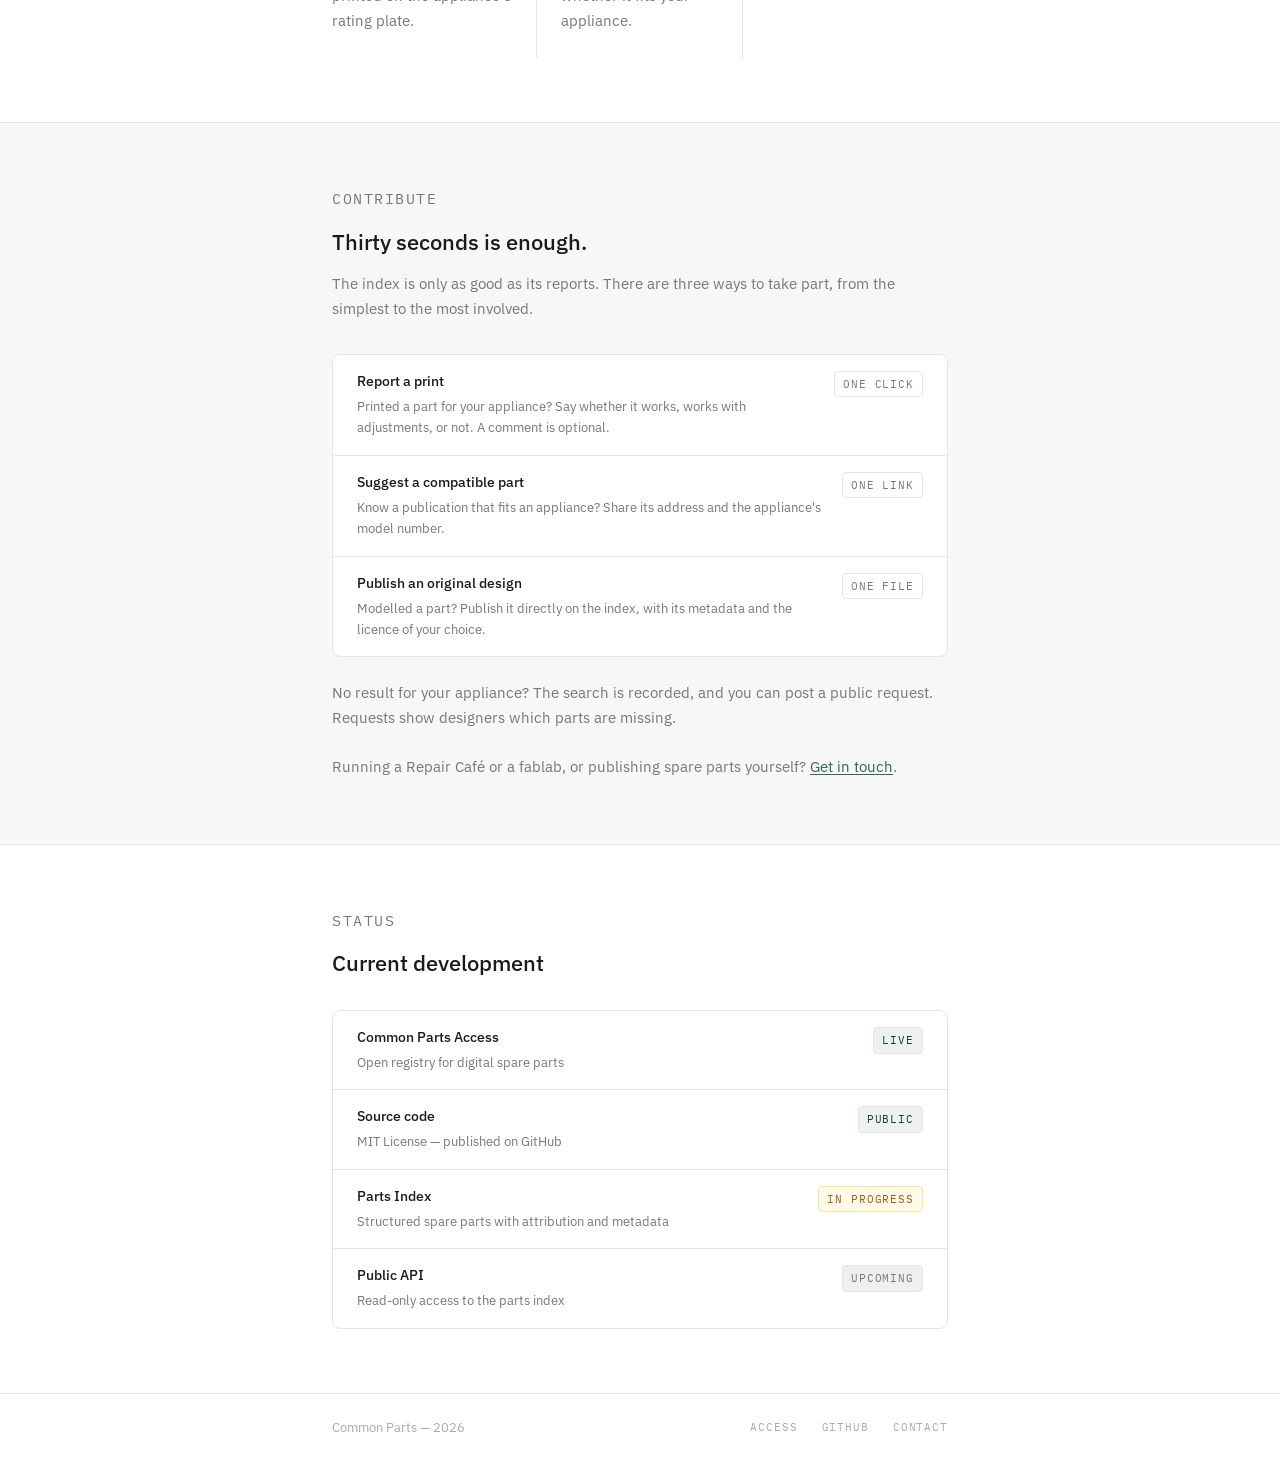
==== commit 06742e14: "Restore original site content without CPSP and governance Bring back the original hero, about, compo" ====
--- a/en/index.html
+++ b/en/index.html
@@ -3,8 +3,8 @@
 <head>
   <meta charset="UTF-8" />
   <meta name="viewport" content="width=device-width, initial-scale=1.0" />
-  <title>Common Parts — Printable spare parts, organised by appliance</title>
-  <meta name="description" content="Search for your appliance by brand or model number and find the 3D-printable spare parts that fit it, with reports from people who printed them." />
+  <title>Common Parts — Open Infrastructure for Digital Spare Parts</title>
+  <meta name="description" content="Common Parts is an open infrastructure project for the structured distribution of digital spare parts. Building toward an open standard for repair." />
   <link rel="canonical" href="https://commonparts.org/en/" />
   <link rel="alternate" hreflang="fr" href="https://commonparts.org/fr/" />
   <link rel="alternate" hreflang="en" href="https://commonparts.org/en/" />
@@ -13,22 +13,12 @@
   <meta property="og:site_name" content="Common Parts" />
   <meta property="og:locale" content="en_GB" />
   <meta property="og:locale:alternate" content="fr_FR" />
-  <meta property="og:title" content="Common Parts — Printable spare parts, organised by appliance" />
-  <meta property="og:description" content="3D-printable spare parts, organised by appliance." />
+  <meta property="og:title" content="Common Parts — Open Infrastructure for Digital Spare Parts" />
+  <meta property="og:description" content="Common Parts is an open infrastructure project for the structured distribution of digital spare parts. Building toward an open standard for repair." />
   <meta property="og:url" content="https://commonparts.org/en/" />
   <link rel="icon" type="image/svg+xml" href="../symbol.svg" />
   <link rel="preload" href="../assets/fonts/ibm-plex-sans-latin-400-normal.woff2" as="font" type="font/woff2" crossorigin />
   <link rel="stylesheet" href="../assets/site.css" />
-  <script type="application/ld+json">
-  {
-    "@context": "https://schema.org",
-    "@type": "WebSite",
-    "name": "Common Parts",
-    "url": "https://commonparts.org/en/",
-    "inLanguage": "en",
-    "description": "3D-printable spare parts, organised by appliance."
-  }
-  </script>
 </head>
 <body>
 
@@ -40,9 +30,9 @@
         Common Parts
       </a>
       <nav aria-label="Main navigation">
-        <a href="#how-it-works" class="nav-secondary">How it works</a>
-        <a href="#contribute" class="nav-secondary">Contribute</a>
-        <a href="https://access.commonparts.org">Index</a>
+        <a href="https://github.com/commonparts" class="nav-secondary">GitHub</a>
+        <a href="https://access.commonparts.org" class="nav-secondary">Access</a>
+        <a href="mailto:contact@commonparts.org">Contact</a>
         <a href="../fr/" hreflang="fr" lang="fr" class="lang-switch" data-lang="fr" title="Version française">FR</a>
       </nav>
     </div>
@@ -53,21 +43,54 @@
     <!-- HERO -->
     <div class="hero">
       <div class="container">
-        <h1>The printable part <em>for your appliance.</em></h1>
+        <h1>A framework for <em>digital spare parts.</em></h1>
         <p class="hero-sub">
-          Search for your appliance by brand or model number, and find the 3D-printable spare parts that fit it, with reports from people who printed them.
+          Common Parts defines how spare parts are structured, published, and distributed digitally.
         </p>
         <div class="hero-actions">
-          <a href="https://access.commonparts.org" class="btn-primary">Find a part</a>
-          <a href="#contribute" class="btn-secondary">Contribute</a>
+          <a href="https://access.commonparts.org" class="btn-primary">Browse Parts</a>
+          <a href="https://github.com/commonparts" class="btn-secondary">View on GitHub</a>
         </div>
       </div>
     </div>
 
     <div class="section-divider"></div>
 
+    <!-- ABOUT -->
+    <section class="prose">
+      <div class="container">
+        <p class="section-label">About</p>
+        <h2>What is Common Parts?</h2>
+        <p>
+          Repairing an object requires the right part. Digital manufacturing makes local, on-demand production of spare parts possible — but no shared standard exists for how those parts are described, published, or distributed.
+        </p>
+        <p>
+          Common Parts specifies that standard. It defines how spare parts are structured in a registry and how they are attributed to their authors.
+        </p>
+        <p>
+          Common Parts Access is the first platform built on this framework. It is an open registry where spare parts can be published, discovered, and accessed.
+        </p>
+      </div>
+    </section>
+
+    <div class="section-divider"></div>
+
+    <!-- COMPONENTS -->
+    <section class="prose alt">
+      <div class="container">
+        <p class="section-label">Components</p>
+        <div class="step-item">
+          <p class="step-tag">Registry</p>
+          <p class="step-name">Common Parts Access</p>
+          <p class="step-desc">An open platform for publishing and accessing digital spare parts. Parts are structured with standardized metadata and attributed to their original authors.</p>
+        </div>
+      </div>
+    </section>
+
+    <div class="section-divider"></div>
+
     <!-- HOW IT WORKS -->
-    <section class="prose alt" id="how-it-works">
+    <section class="prose" id="how-it-works">
       <div class="container">
         <p class="section-label">How it works</p>
         <h2>How it works.</h2>
@@ -94,7 +117,7 @@
     <div class="section-divider"></div>
 
     <!-- CONTRIBUTE -->
-    <section class="prose" id="contribute">
+    <section class="prose alt" id="contribute">
       <div class="container">
         <p class="section-label">Contribute</p>
         <h2>Thirty seconds is enough.</h2>
@@ -130,6 +153,46 @@
         <p class="footnote">
           Running a Repair Café or a fablab, or publishing spare parts yourself? <a href="mailto:contact@commonparts.org?subject=Common%20Parts%20%E2%80%94%20contribution">Get in touch</a>.
         </p>
+      </div>
+    </section>
+
+    <div class="section-divider"></div>
+
+    <!-- STATUS -->
+    <section class="prose">
+      <div class="container">
+        <p class="section-label">Status</p>
+        <h2>Current development</h2>
+        <div class="status-table">
+          <div class="status-row">
+            <div>
+              <div class="status-row-label">Common Parts Access</div>
+              <div class="status-row-sub">Open registry for digital spare parts</div>
+            </div>
+            <span class="tag tag-live">Live</span>
+          </div>
+          <div class="status-row">
+            <div>
+              <div class="status-row-label">Source code</div>
+              <div class="status-row-sub">MIT License — published on GitHub</div>
+            </div>
+            <span class="tag tag-live">Public</span>
+          </div>
+          <div class="status-row">
+            <div>
+              <div class="status-row-label">Parts Index</div>
+              <div class="status-row-sub">Structured spare parts with attribution and metadata</div>
+            </div>
+            <span class="tag tag-wip">In progress</span>
+          </div>
+          <div class="status-row">
+            <div>
+              <div class="status-row-label">Public API</div>
+              <div class="status-row-sub">Read-only access to the parts index</div>
+            </div>
+            <span class="tag tag-soon">Upcoming</span>
+          </div>
+        </div>
       </div>
     </section>
 
@@ -140,7 +203,7 @@
     <div class="container">
       <span class="footer-brand">Common Parts — 2026</span>
       <div class="footer-links">
-        <a href="https://access.commonparts.org">Index</a>
+        <a href="https://access.commonparts.org">Access</a>
         <a href="https://github.com/commonparts">GitHub</a>
         <a href="mailto:contact@commonparts.org">Contact</a>
       </div>
